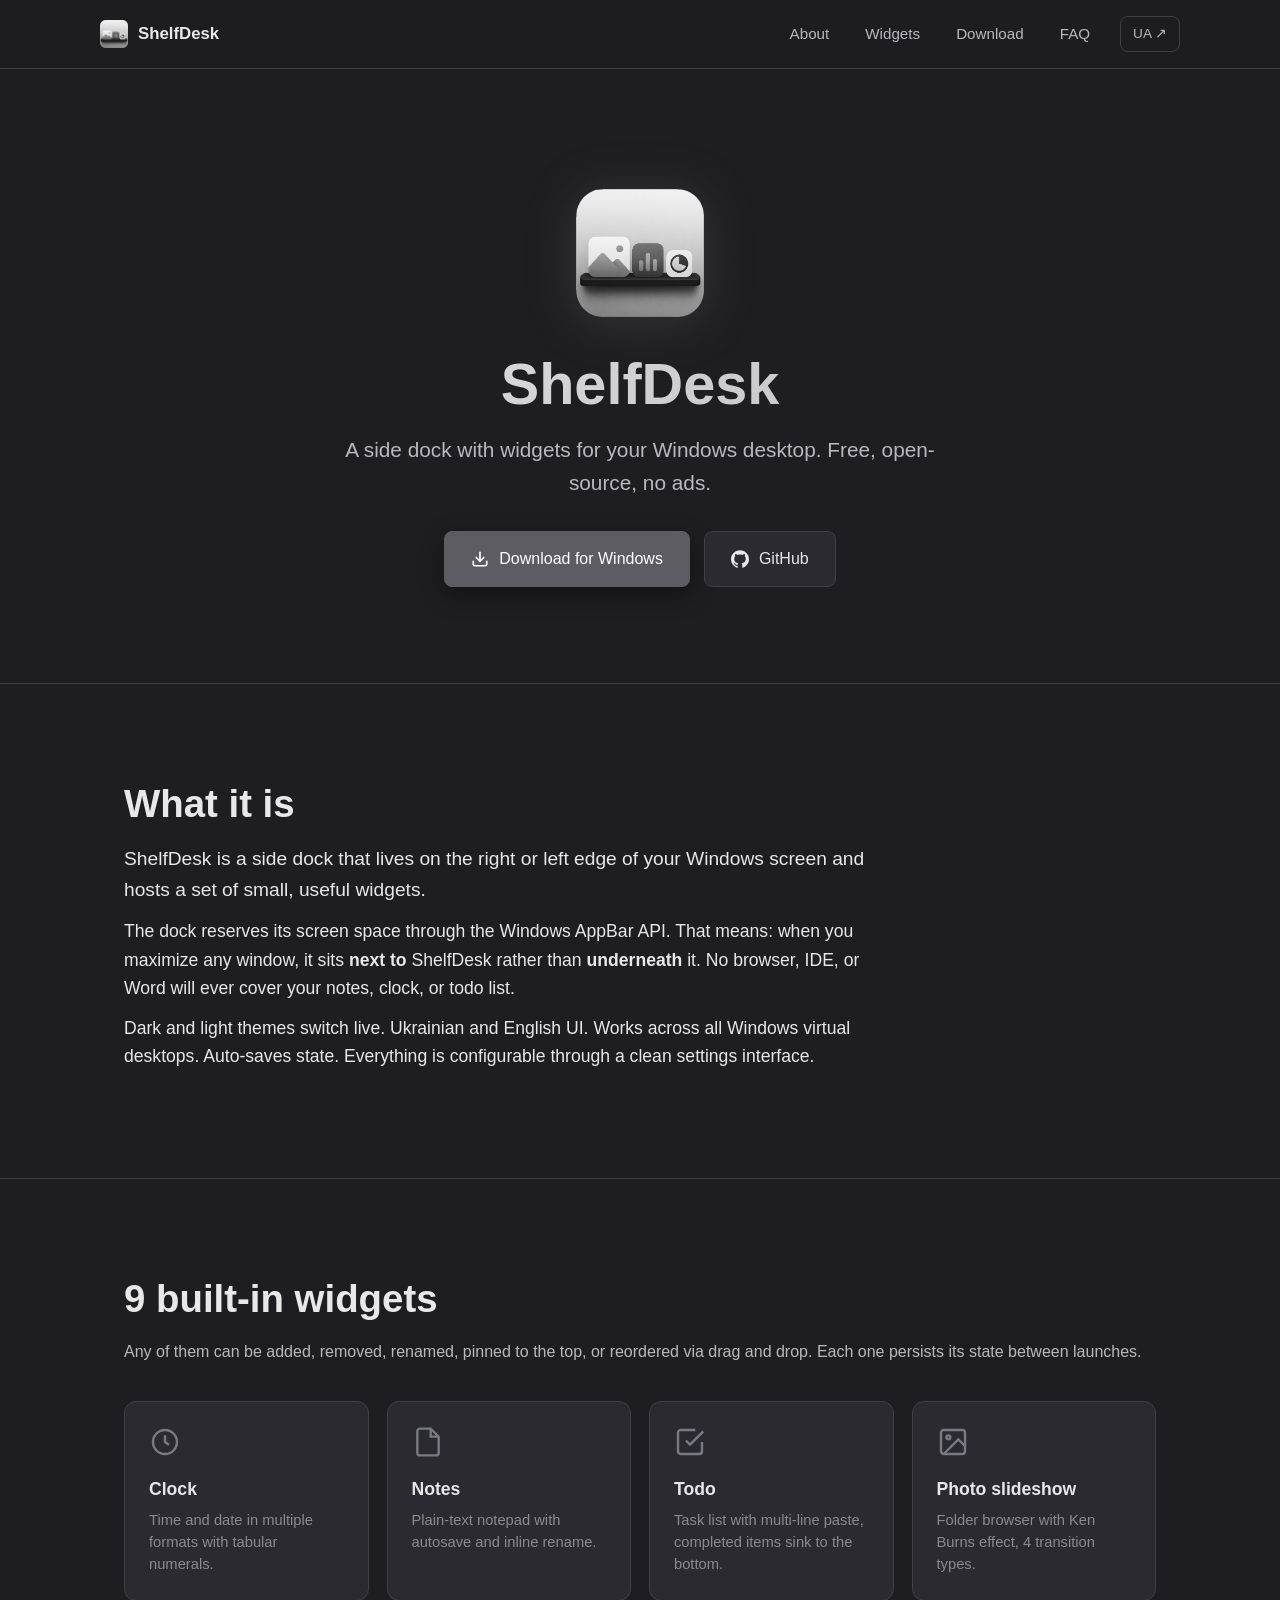
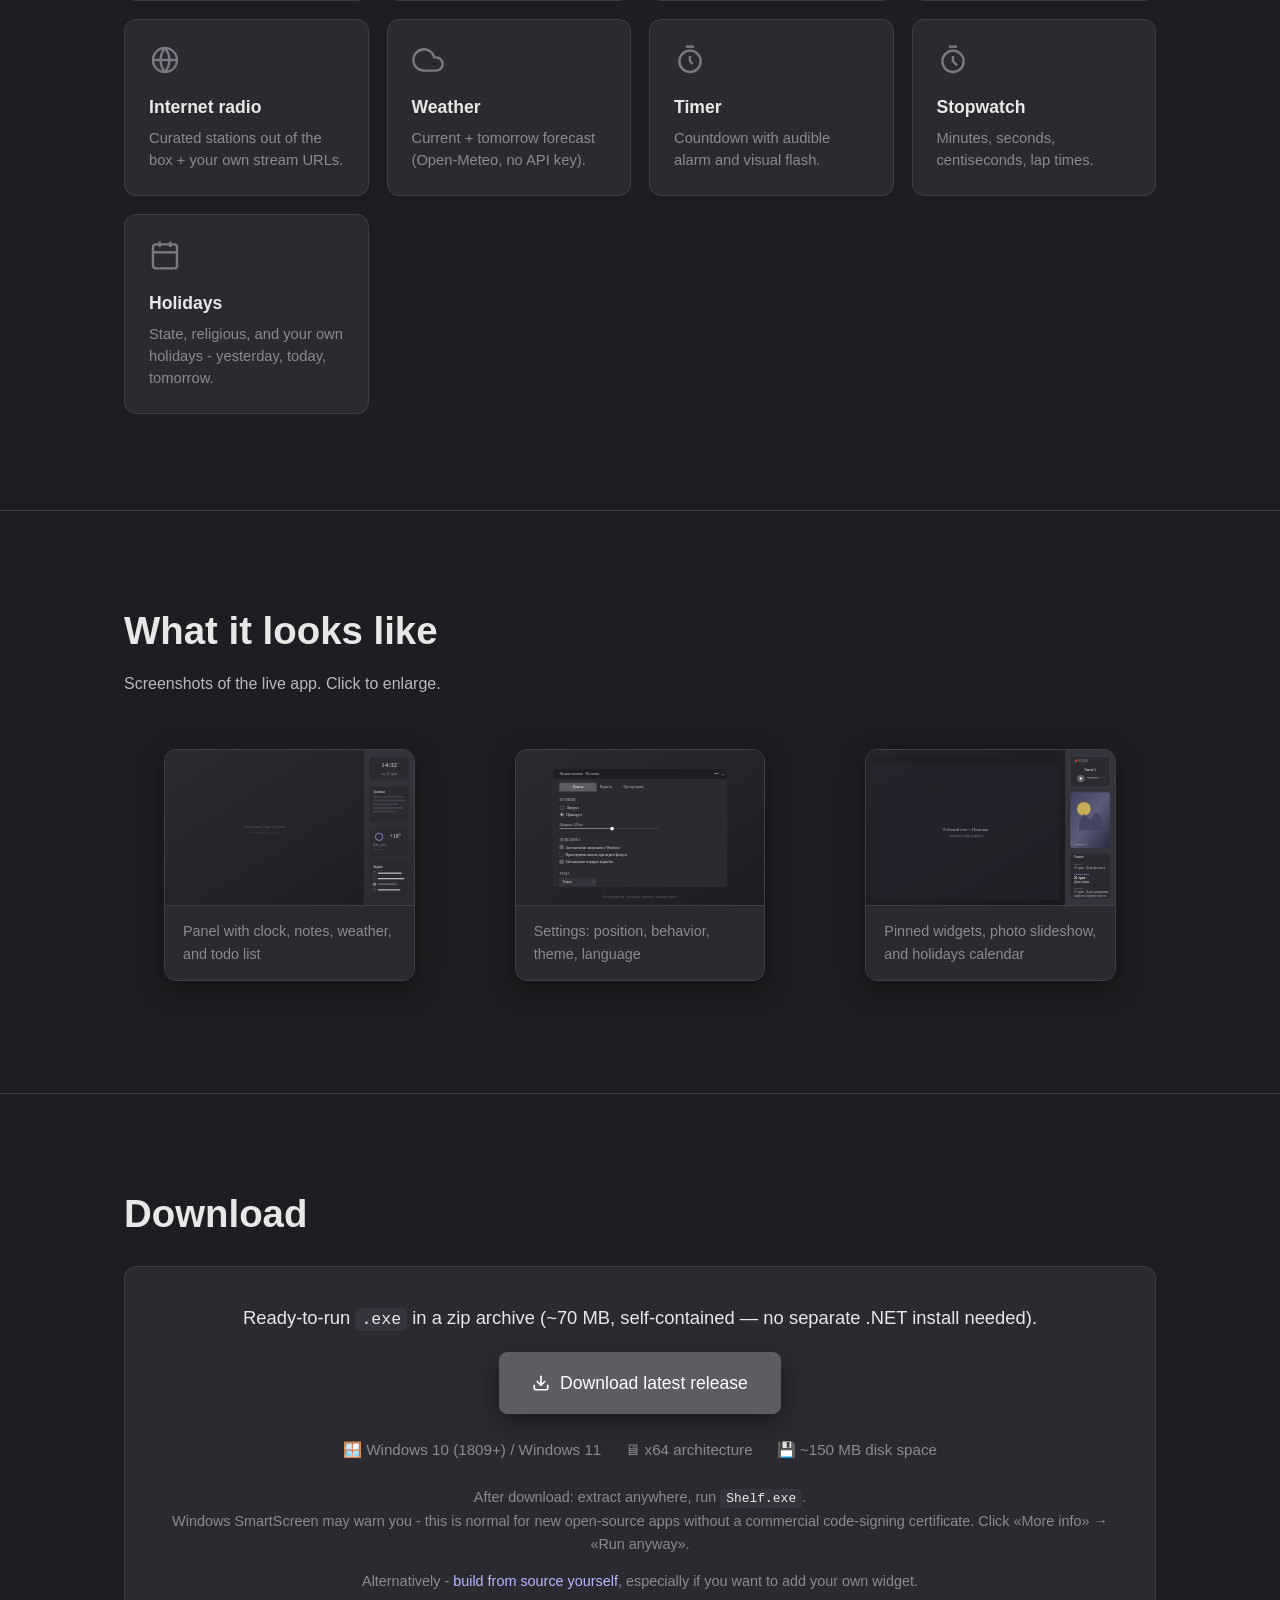
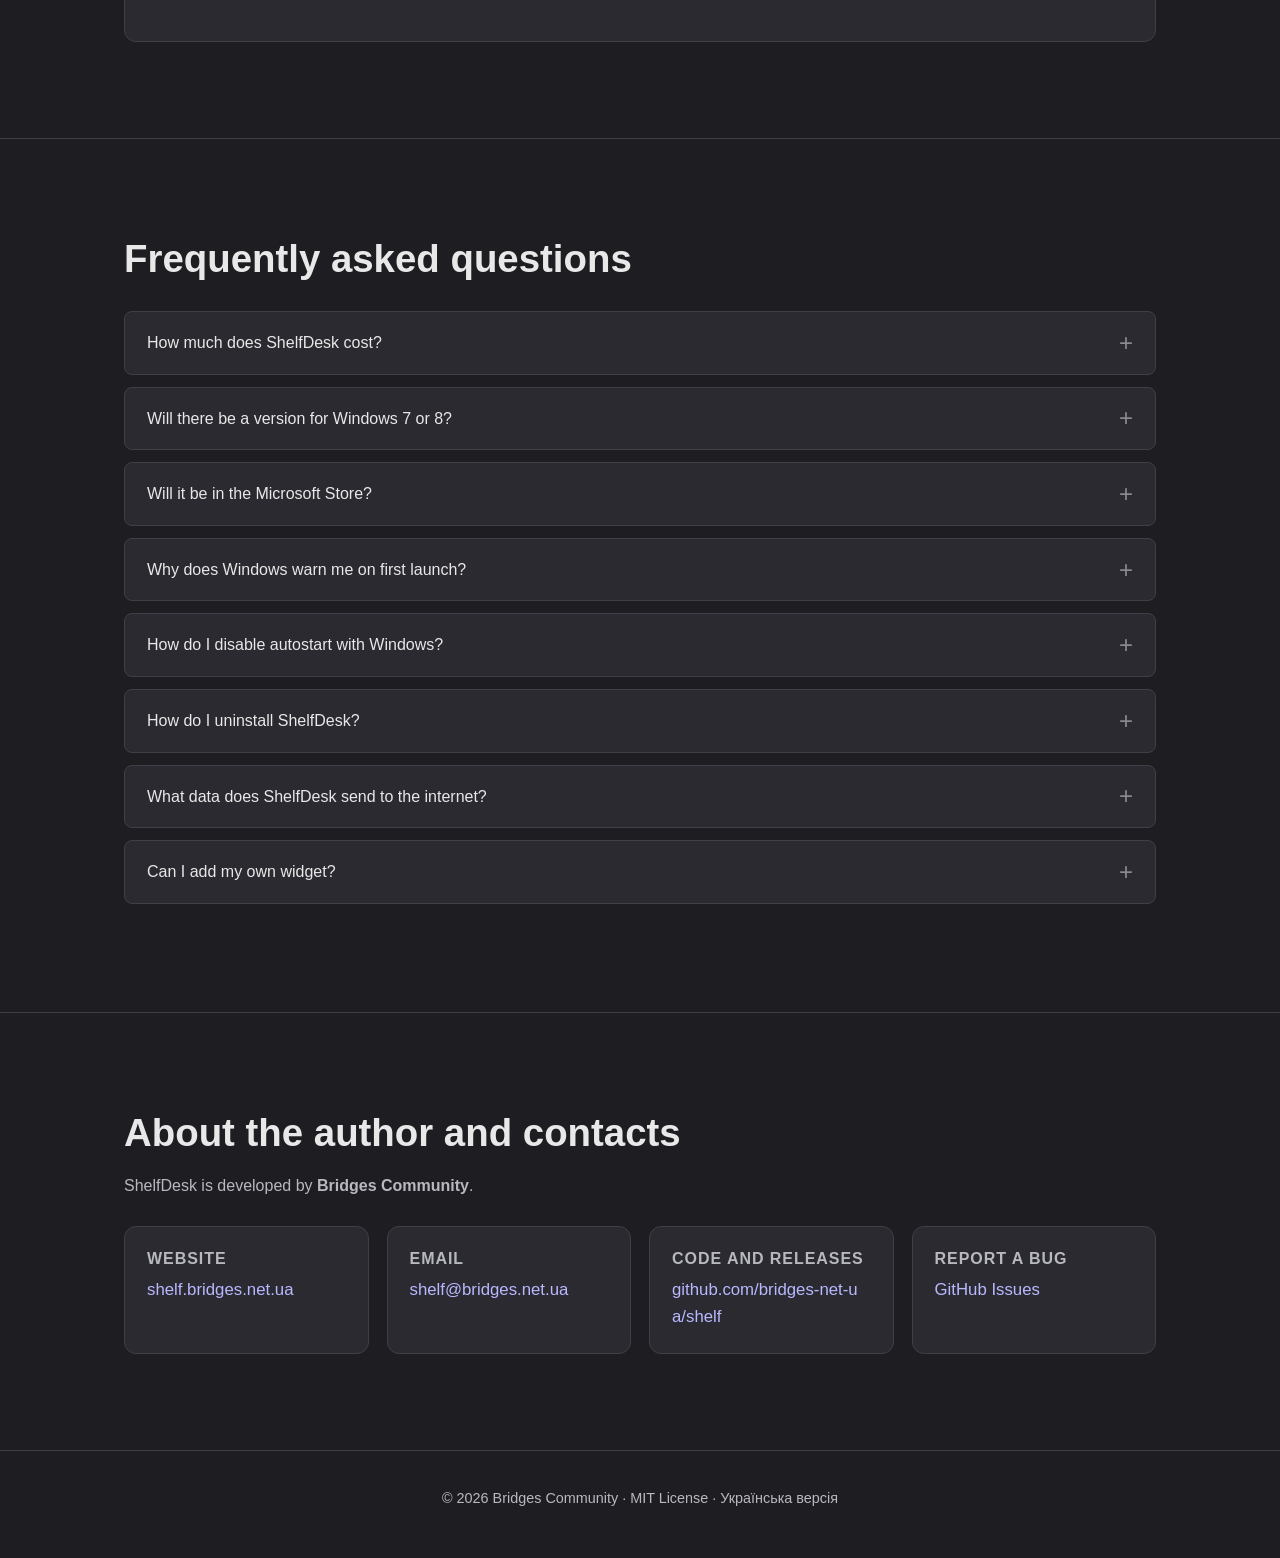
==== docs/en/index.html @ c1cd086f "Initial commit: Shelf v1.0.0 Open-source release of Shelf (Поличка) - a customizable widget dock for" ====
<!DOCTYPE html>
<html lang="en">
<head>
  <meta charset="UTF-8">
  <meta name="viewport" content="width=device-width, initial-scale=1.0">
  <title>ShelfDesk (Shelf) - widget dock for Windows desktop</title>
  <meta name="description" content="ShelfDesk is a free, open-source widget dock for the Windows desktop. 9 built-in widgets: clock, notes, todo, photos, radio, weather, timer, stopwatch, holidays.">
  <meta name="author" content="Bridges Community">
  <meta name="theme-color" content="#1E1E22">

  <!-- Open Graph -->
  <meta property="og:type" content="website">
  <meta property="og:url" content="https://shelf.bridges.net.ua/en/">
  <meta property="og:title" content="ShelfDesk - widget dock for Windows desktop">
  <meta property="og:description" content="Free open-source widget dock with 9 built-in widgets. Lives on the screen edge, never covered by maximized windows.">
  <meta property="og:image" content="https://shelf.bridges.net.ua/assets/og-image.svg">
  <meta property="og:locale" content="en_US">
  <meta property="og:locale:alternate" content="uk_UA">

  <!-- Twitter -->
  <meta name="twitter:card" content="summary_large_image">
  <meta name="twitter:title" content="ShelfDesk - widget dock for Windows">
  <meta name="twitter:description" content="Free open-source widget dock with 9 built-in widgets for the Windows desktop.">
  <meta name="twitter:image" content="https://shelf.bridges.net.ua/assets/og-image.svg">

  <link rel="icon" type="image/x-icon" href="../assets/favicon.ico">
  <link rel="alternate" hreflang="uk" href="https://shelf.bridges.net.ua/">
  <link rel="alternate" hreflang="en" href="https://shelf.bridges.net.ua/en/">
  <link rel="canonical" href="https://shelf.bridges.net.ua/en/">
  <link rel="stylesheet" href="../style.css">
</head>
<body>

<header class="site-header">
  <div class="container nav">
    <a href="#top" class="brand">
      <img src="../assets/logo.png" alt="" aria-hidden="true">
      <span>ShelfDesk</span>
    </a>
    <nav class="nav-links" aria-label="Main menu">
      <a href="#about">About</a>
      <a href="#widgets">Widgets</a>
      <a href="#download">Download</a>
      <a href="#faq">FAQ</a>
      <a href="../" class="lang-switch" lang="uk">UA ↗</a>
    </nav>
  </div>
</header>

<main id="top">

  <!-- HERO -->
  <section class="hero">
    <div class="container">
      <img src="../assets/logo.png" alt="ShelfDesk logo" class="hero-logo">
      <h1>ShelfDesk</h1>
      <p class="tagline">A side dock with widgets for your Windows desktop. Free, open-source, no ads.</p>
      <div class="hero-actions">
        <a href="https://github.com/bridges-net-ua/shelf/releases/latest" class="btn btn-primary">
          <svg class="icon" viewBox="0 0 24 24" fill="none" stroke="currentColor" stroke-width="2.2" stroke-linecap="round" stroke-linejoin="round"><path d="M21 15v4a2 2 0 0 1-2 2H5a2 2 0 0 1-2-2v-4"/><polyline points="7 10 12 15 17 10"/><line x1="12" y1="15" x2="12" y2="3"/></svg>
          Download for Windows
        </a>
        <a href="https://github.com/bridges-net-ua/shelf" class="btn btn-secondary">
          <svg class="icon" viewBox="0 0 24 24" fill="currentColor"><path d="M12 .297c-6.63 0-12 5.373-12 12 0 5.303 3.438 9.8 8.205 11.385.6.113.82-.258.82-.577 0-.285-.01-1.04-.015-2.04-3.338.724-4.042-1.61-4.042-1.61C4.422 18.07 3.633 17.7 3.633 17.7c-1.087-.744.084-.729.084-.729 1.205.084 1.838 1.236 1.838 1.236 1.07 1.835 2.809 1.305 3.495.998.108-.776.417-1.305.76-1.605-2.665-.3-5.466-1.332-5.466-5.93 0-1.31.465-2.38 1.235-3.22-.135-.303-.54-1.523.105-3.176 0 0 1.005-.322 3.3 1.23.96-.267 1.98-.4 3-.405 1.02.005 2.04.138 3 .405 2.28-1.552 3.285-1.23 3.285-1.23.645 1.653.24 2.873.12 3.176.765.84 1.23 1.91 1.23 3.22 0 4.61-2.805 5.625-5.475 5.92.42.36.81 1.096.81 2.22 0 1.606-.015 2.896-.015 3.286 0 .315.21.69.825.57C20.565 22.092 24 17.592 24 12.297c0-6.627-5.373-12-12-12"/></svg>
          GitHub
        </a>
      </div>
    </div>
  </section>

  <!-- ABOUT -->
  <section id="about" class="about">
    <div class="container">
      <h2>What it is</h2>
      <p class="lead">ShelfDesk is a side dock that lives on the right or left edge of your Windows screen and hosts a set of small, useful widgets.</p>
      <p>The dock reserves its screen space through the Windows AppBar API. That means: when you maximize any window, it sits <strong>next to</strong> ShelfDesk rather than <strong>underneath</strong> it. No browser, IDE, or Word will ever cover your notes, clock, or todo list.</p>
      <p>Dark and light themes switch live. Ukrainian and English UI. Works across all Windows virtual desktops. Auto-saves state. Everything is configurable through a clean settings interface.</p>
    </div>
  </section>

  <!-- WIDGETS -->
  <section id="widgets">
    <div class="container">
      <h2>9 built-in widgets</h2>
      <p>Any of them can be added, removed, renamed, pinned to the top, or reordered via drag and drop. Each one persists its state between launches.</p>

      <div class="widgets-grid">
        <div class="widget-card">
          <svg class="widget-icon" viewBox="0 0 24 24" fill="none" stroke="currentColor" stroke-width="1.8"><circle cx="12" cy="12" r="9"/><polyline points="12 7 12 12 15 14"/></svg>
          <h3>Clock</h3>
          <p>Time and date in multiple formats with tabular numerals.</p>
        </div>

        <div class="widget-card">
          <svg class="widget-icon" viewBox="0 0 24 24" fill="none" stroke="currentColor" stroke-width="1.8"><path d="M14 2H6a2 2 0 0 0-2 2v16a2 2 0 0 0 2 2h12a2 2 0 0 0 2-2V8z"/><polyline points="14 2 14 8 20 8"/></svg>
          <h3>Notes</h3>
          <p>Plain-text notepad with autosave and inline rename.</p>
        </div>

        <div class="widget-card">
          <svg class="widget-icon" viewBox="0 0 24 24" fill="none" stroke="currentColor" stroke-width="1.8"><polyline points="9 11 12 14 22 4"/><path d="M21 12v7a2 2 0 0 1-2 2H5a2 2 0 0 1-2-2V5a2 2 0 0 1 2-2h11"/></svg>
          <h3>Todo</h3>
          <p>Task list with multi-line paste, completed items sink to the bottom.</p>
        </div>

        <div class="widget-card">
          <svg class="widget-icon" viewBox="0 0 24 24" fill="none" stroke="currentColor" stroke-width="1.8"><rect x="3" y="3" width="18" height="18" rx="2"/><circle cx="8.5" cy="8.5" r="1.5"/><polyline points="21 15 16 10 5 21"/></svg>
          <h3>Photo slideshow</h3>
          <p>Folder browser with Ken Burns effect, 4 transition types.</p>
        </div>

        <div class="widget-card">
          <svg class="widget-icon" viewBox="0 0 24 24" fill="none" stroke="currentColor" stroke-width="1.8"><circle cx="12" cy="12" r="9"/><path d="M3 12h18M12 3a14 14 0 0 1 0 18M12 3a14 14 0 0 0 0 18"/></svg>
          <h3>Internet radio</h3>
          <p>Curated stations out of the box + your own stream URLs.</p>
        </div>

        <div class="widget-card">
          <svg class="widget-icon" viewBox="0 0 24 24" fill="none" stroke="currentColor" stroke-width="1.8"><path d="M18 10h-1.26A8 8 0 1 0 9 20h9a5 5 0 0 0 0-10z"/></svg>
          <h3>Weather</h3>
          <p>Current + tomorrow forecast (Open-Meteo, no API key).</p>
        </div>

        <div class="widget-card">
          <svg class="widget-icon" viewBox="0 0 24 24" fill="none" stroke="currentColor" stroke-width="1.8"><circle cx="12" cy="13" r="8"/><polyline points="12 9 12 13 14 15"/><path d="M9 2h6M12 21v0"/></svg>
          <h3>Timer</h3>
          <p>Countdown with audible alarm and visual flash.</p>
        </div>

        <div class="widget-card">
          <svg class="widget-icon" viewBox="0 0 24 24" fill="none" stroke="currentColor" stroke-width="1.8"><circle cx="12" cy="13" r="8"/><polyline points="12 9 12 13 15 16"/><line x1="9" y1="2" x2="15" y2="2"/></svg>
          <h3>Stopwatch</h3>
          <p>Minutes, seconds, centiseconds, lap times.</p>
        </div>

        <div class="widget-card">
          <svg class="widget-icon" viewBox="0 0 24 24" fill="none" stroke="currentColor" stroke-width="1.8"><rect x="3" y="4" width="18" height="18" rx="2"/><line x1="16" y1="2" x2="16" y2="6"/><line x1="8" y1="2" x2="8" y2="6"/><line x1="3" y1="10" x2="21" y2="10"/></svg>
          <h3>Holidays</h3>
          <p>State, religious, and your own holidays - yesterday, today, tomorrow.</p>
        </div>
      </div>
    </div>
  </section>

  <!-- SCREENSHOTS -->
  <section id="screenshots">
    <div class="container">
      <h2>What it looks like</h2>
      <p>Screenshots of the live app. Click to enlarge.</p>

      <div class="screenshots">
        <figure class="screenshot">
          <img src="../assets/screenshot-1.svg" alt="ShelfDesk panel with several widgets">
          <figcaption>Panel with clock, notes, weather, and todo list</figcaption>
        </figure>
        <figure class="screenshot">
          <img src="../assets/screenshot-2.svg" alt="Settings window">
          <figcaption>Settings: position, behavior, theme, language</figcaption>
        </figure>
        <figure class="screenshot">
          <img src="../assets/screenshot-3.svg" alt="Slideshow and holidays widget">
          <figcaption>Pinned widgets, photo slideshow, and holidays calendar</figcaption>
        </figure>
      </div>
    </div>
  </section>

  <!-- DOWNLOAD -->
  <section id="download">
    <div class="container">
      <h2>Download</h2>

      <div class="download-box">
        <p style="font-size: 1.15rem; color: var(--text); margin-bottom: 18px;">
          Ready-to-run <code>.exe</code> in a zip archive (~70 MB, self-contained — no separate .NET install needed).
        </p>
        <a href="https://github.com/bridges-net-ua/shelf/releases/latest" class="btn btn-primary" style="font-size: 1.1rem; padding: 16px 32px;">
          <svg class="icon" viewBox="0 0 24 24" fill="none" stroke="currentColor" stroke-width="2.2" stroke-linecap="round" stroke-linejoin="round"><path d="M21 15v4a2 2 0 0 1-2 2H5a2 2 0 0 1-2-2v-4"/><polyline points="7 10 12 15 17 10"/><line x1="12" y1="15" x2="12" y2="3"/></svg>
          Download latest release
        </a>
        <div class="platforms">
          <span>🪟 Windows 10 (1809+) / Windows 11</span>
          <span>🖥 x64 architecture</span>
          <span>💾 ~150 MB disk space</span>
        </div>
        <p style="font-size: 0.9rem; color: var(--text-muted); margin-top: 14px;">
          After download: extract anywhere, run <code>Shelf.exe</code>.<br>
          Windows SmartScreen may warn you - this is normal for new open-source apps without a commercial code-signing certificate. Click «More info» → «Run anyway».
        </p>
        <p style="font-size: 0.9rem; color: var(--text-muted); margin-top: 14px;">
          Alternatively - <a href="https://github.com/bridges-net-ua/shelf#build-from-source">build from source yourself</a>, especially if you want to add your own widget.
        </p>
      </div>
    </div>
  </section>

  <!-- FAQ -->
  <section id="faq">
    <div class="container">
      <h2>Frequently asked questions</h2>

      <div class="faq">
        <details>
          <summary>How much does ShelfDesk cost?</summary>
          <p>Nothing. The app is free and open-source under the MIT license. No subscriptions, ads, in-app purchases, or telemetry.</p>
        </details>

        <details>
          <summary>Will there be a version for Windows 7 or 8?</summary>
          <p>No. ShelfDesk is built on .NET 8 and uses modern WPF/Win32 APIs available from Windows 10 version 1809 and later. Support for older systems is not planned.</p>
        </details>

        <details>
          <summary>Will it be in the Microsoft Store?</summary>
          <p>Planned. Right now we're focused on a stable release through GitHub. Publishing to the Store requires additional work (MSIX packaging, dev account, certification) - it will arrive in a future release.</p>
        </details>

        <details>
          <summary>Why does Windows warn me on first launch?</summary>
          <p>That's SmartScreen - Windows protection from unknown apps. It triggers for any application without a commercial Authenticode signature, which costs $200-400/year. For a free open-source project this is too expensive right now; we plan to add signing when we can. Until then - just click «More info» → «Run anyway». The full source code is open and available for audit on GitHub.</p>
        </details>

        <details>
          <summary>How do I disable autostart with Windows?</summary>
          <p>In ShelfDesk: right-click the panel → Settings → «Panel settings» tab → uncheck «Start with Windows».</p>
        </details>

        <details>
          <summary>How do I uninstall ShelfDesk?</summary>
          <p>Close the app (right-click → Exit), delete the folder where you extracted the zip. To also remove saved settings - delete the <code>%APPDATA%\Shelf\</code> folder.</p>
        </details>

        <details>
          <summary>What data does ShelfDesk send to the internet?</summary>
          <p>Only what widgets need: requests to radio station servers (if you play radio), requests to api.open-meteo.com (if the weather widget is active). No telemetry, analytics, or personal data. Settings are stored locally only.</p>
        </details>

        <details>
          <summary>Can I add my own widget?</summary>
          <p>Yes! The architecture is built for this. Each widget is a separate C# project that compiles to a DLL alongside the main app. See <a href="https://github.com/bridges-net-ua/shelf/blob/main/CONTRIBUTING.md">CONTRIBUTING.md</a> for a step-by-step guide.</p>
        </details>
      </div>
    </div>
  </section>

  <!-- CONTACTS -->
  <section id="contacts">
    <div class="container">
      <h2>About the author and contacts</h2>
      <p>ShelfDesk is developed by <strong>Bridges Community</strong>.</p>

      <div class="contacts">
        <div class="contact-card">
          <h3>Website</h3>
          <a href="https://shelf.bridges.net.ua/en/">shelf.bridges.net.ua</a>
        </div>
        <div class="contact-card">
          <h3>Email</h3>
          <a href="mailto:shelf@bridges.net.ua">shelf@bridges.net.ua</a>
        </div>
        <div class="contact-card">
          <h3>Code and releases</h3>
          <a href="https://github.com/bridges-net-ua/shelf">github.com/bridges-net-ua/shelf</a>
        </div>
        <div class="contact-card">
          <h3>Report a bug</h3>
          <a href="https://github.com/bridges-net-ua/shelf/issues">GitHub Issues</a>
        </div>
      </div>
    </div>
  </section>

</main>

<footer class="site-footer">
  <div class="container">
    <p>© 2026 Bridges Community · <a href="https://github.com/bridges-net-ua/shelf/blob/main/LICENSE">MIT License</a> · <a href="../" lang="uk">Українська версія</a></p>
  </div>
</footer>

</body>
</html>
---- docs/style.css ----
/* ====================================================
   Shelf landing page - dark theme matching the app
   ==================================================== */

:root {
  --bg:            #1E1E22;
  --surface:       #2A2A30;
  --surface-2:     #34343C;
  --border:        #3F3F47;
  --text:          #E8E8E8;
  --text-secondary:#B8B8C0;
  --text-muted:    #8A8A92;
  --accent:        #5C5C62;
  --accent-hover:  #7A7A82;
  --accent-glow:   rgba(122, 122, 130, 0.25);
  --link:          #B8B8FF;
  --link-hover:    #DCDCFF;
  --shadow-md:     0 8px 24px rgba(0, 0, 0, 0.4);
  --shadow-lg:     0 20px 48px rgba(0, 0, 0, 0.5);
  --radius:        12px;
  --radius-sm:     8px;
  --font:          'Segoe UI', -apple-system, BlinkMacSystemFont, 'Helvetica Neue', Arial, sans-serif;
}

* { box-sizing: border-box; }

html { scroll-behavior: smooth; }

body {
  margin: 0;
  padding: 0;
  background: var(--bg);
  color: var(--text);
  font-family: var(--font);
  font-size: 16px;
  line-height: 1.6;
  -webkit-font-smoothing: antialiased;
  text-rendering: optimizeLegibility;
}

a {
  color: var(--link);
  text-decoration: none;
  transition: color 0.15s ease;
}
a:hover { color: var(--link-hover); }

h1, h2, h3 { line-height: 1.25; margin: 0 0 16px; font-weight: 600; }
h1 { font-size: clamp(2.4rem, 5vw, 3.6rem); }
h2 { font-size: clamp(1.8rem, 3.5vw, 2.4rem); margin-top: 0; }
h3 { font-size: 1.2rem; }
p { margin: 0 0 12px; color: var(--text-secondary); }

/* ===================== Layout ===================== */

.container {
  max-width: 1080px;
  margin: 0 auto;
  padding: 0 24px;
}

section {
  padding: 96px 0;
  border-top: 1px solid var(--border);
}
section:first-of-type { border-top: none; }

/* ===================== Header / Nav ===================== */

.site-header {
  position: sticky;
  top: 0;
  z-index: 50;
  background: rgba(30, 30, 34, 0.85);
  backdrop-filter: blur(12px);
  -webkit-backdrop-filter: blur(12px);
  border-bottom: 1px solid var(--border);
}

.nav {
  display: flex;
  align-items: center;
  justify-content: space-between;
  padding: 14px 0;
}

.brand {
  display: flex;
  align-items: center;
  gap: 10px;
  font-weight: 600;
  font-size: 1.05rem;
  color: var(--text);
}
.brand img {
  width: 28px;
  height: 28px;
}

.nav-links {
  display: flex;
  gap: 8px;
  align-items: center;
}
.nav-links a {
  padding: 8px 14px;
  border-radius: var(--radius-sm);
  color: var(--text-secondary);
  font-size: 0.95rem;
  transition: background 0.15s ease, color 0.15s ease;
}
.nav-links a:hover {
  background: var(--surface-2);
  color: var(--text);
}
.nav-links .lang-switch {
  margin-left: 8px;
  padding: 6px 12px;
  border: 1px solid var(--border);
  border-radius: var(--radius-sm);
  font-size: 0.85rem;
  font-weight: 500;
}

@media (max-width: 720px) {
  .nav-links a:not(.lang-switch) { display: none; }
}

/* ===================== Hero ===================== */

.hero {
  padding: 120px 0 96px;
  text-align: center;
  border-top: none;
}
.hero-logo {
  width: 128px;
  height: 128px;
  margin-bottom: 24px;
  filter: drop-shadow(0 4px 24px var(--accent-glow));
}
.hero h1 {
  margin-bottom: 12px;
  background: linear-gradient(135deg, var(--text) 0%, var(--text-secondary) 100%);
  -webkit-background-clip: text;
  -webkit-text-fill-color: transparent;
  background-clip: text;
}
.hero .tagline {
  font-size: clamp(1.05rem, 2.2vw, 1.3rem);
  color: var(--text-secondary);
  max-width: 640px;
  margin: 0 auto 32px;
}
.hero-actions {
  display: flex;
  flex-wrap: wrap;
  gap: 14px;
  justify-content: center;
}

/* ===================== Buttons ===================== */

.btn {
  display: inline-flex;
  align-items: center;
  gap: 10px;
  padding: 14px 26px;
  border-radius: var(--radius-sm);
  font-size: 1rem;
  font-weight: 500;
  text-decoration: none;
  transition: transform 0.1s ease, background 0.15s ease, border-color 0.15s ease;
  cursor: pointer;
  border: 1px solid transparent;
}
.btn:active { transform: translateY(1px); }

.btn-primary {
  background: var(--accent);
  color: #fff;
  border-color: var(--accent);
  box-shadow: var(--shadow-md);
}
.btn-primary:hover {
  background: var(--accent-hover);
  border-color: var(--accent-hover);
  color: #fff;
}

.btn-secondary {
  background: var(--surface);
  color: var(--text);
  border-color: var(--border);
}
.btn-secondary:hover {
  background: var(--surface-2);
  border-color: var(--accent-hover);
  color: var(--text);
}

.btn .icon { width: 18px; height: 18px; }

/* ===================== About ===================== */

.about p {
  font-size: 1.1rem;
  max-width: 760px;
  color: var(--text);
}
.about .lead {
  color: var(--text);
  font-size: 1.2rem;
}

/* ===================== Widgets grid ===================== */

.widgets-grid {
  display: grid;
  grid-template-columns: repeat(auto-fit, minmax(220px, 1fr));
  gap: 18px;
  margin-top: 36px;
}
.widget-card {
  background: var(--surface);
  border: 1px solid var(--border);
  border-radius: var(--radius);
  padding: 24px;
  transition: transform 0.15s ease, border-color 0.15s ease, background 0.15s ease;
}
.widget-card:hover {
  transform: translateY(-2px);
  border-color: var(--accent-hover);
  background: var(--surface-2);
}
.widget-card .widget-icon {
  width: 32px;
  height: 32px;
  margin-bottom: 14px;
  color: var(--accent-hover);
}
.widget-card h3 {
  margin: 0 0 8px;
  font-size: 1.1rem;
  color: var(--text);
}
.widget-card p {
  margin: 0;
  font-size: 0.92rem;
  color: var(--text-muted);
  line-height: 1.5;
}

/* ===================== Screenshots ===================== */

.screenshots {
  display: grid;
  grid-template-columns: repeat(auto-fit, minmax(280px, 1fr));
  gap: 20px;
  margin-top: 36px;
}
.screenshot {
  background: var(--surface);
  border: 1px solid var(--border);
  border-radius: var(--radius);
  overflow: hidden;
  box-shadow: var(--shadow-md);
  transition: transform 0.15s ease, box-shadow 0.15s ease;
}
.screenshot:hover {
  transform: translateY(-2px);
  box-shadow: var(--shadow-lg);
}
.screenshot img {
  width: 100%;
  height: auto;
  display: block;
}
.screenshot figcaption {
  padding: 14px 18px;
  color: var(--text-muted);
  font-size: 0.9rem;
  border-top: 1px solid var(--border);
  background: var(--surface);
}

/* ===================== Download ===================== */

.download-box {
  background: var(--surface);
  border: 1px solid var(--border);
  border-radius: var(--radius);
  padding: 36px;
  margin-top: 28px;
  text-align: center;
}
.download-box .platforms {
  display: flex;
  flex-wrap: wrap;
  justify-content: center;
  gap: 24px;
  margin: 24px 0;
  color: var(--text-muted);
  font-size: 0.95rem;
}
.download-box .platforms span { display: inline-flex; align-items: center; gap: 6px; }

/* ===================== FAQ ===================== */

.faq {
  margin-top: 28px;
}
.faq details {
  background: var(--surface);
  border: 1px solid var(--border);
  border-radius: var(--radius-sm);
  margin-bottom: 12px;
  padding: 18px 22px;
  transition: border-color 0.15s ease;
}
.faq details[open] {
  border-color: var(--accent-hover);
}
.faq summary {
  cursor: pointer;
  font-weight: 500;
  color: var(--text);
  list-style: none;
  display: flex;
  justify-content: space-between;
  align-items: center;
}
.faq summary::-webkit-details-marker { display: none; }
.faq summary::after {
  content: '+';
  color: var(--text-muted);
  font-size: 1.5rem;
  line-height: 1;
  transition: transform 0.2s ease;
}
.faq details[open] summary::after {
  content: '−';
}
.faq details p {
  margin: 14px 0 0;
  color: var(--text-secondary);
}

/* ===================== About / Contacts ===================== */

.contacts {
  display: grid;
  grid-template-columns: repeat(auto-fit, minmax(240px, 1fr));
  gap: 18px;
  margin-top: 28px;
}
.contact-card {
  background: var(--surface);
  border: 1px solid var(--border);
  border-radius: var(--radius);
  padding: 22px;
}
.contact-card h3 {
  font-size: 1rem;
  margin: 0 0 8px;
  color: var(--text-secondary);
  text-transform: uppercase;
  letter-spacing: 0.06em;
}
.contact-card a {
  font-size: 1.05rem;
  word-break: break-all;
}

/* ===================== Footer ===================== */

.site-footer {
  border-top: 1px solid var(--border);
  padding: 36px 0;
  text-align: center;
  color: var(--text-muted);
  font-size: 0.9rem;
}
.site-footer a {
  color: var(--text-secondary);
}
.site-footer a:hover {
  color: var(--text);
}

/* ===================== Misc ===================== */

code {
  background: var(--surface-2);
  padding: 2px 6px;
  border-radius: 4px;
  font-family: 'Cascadia Code', 'Consolas', 'Courier New', monospace;
  font-size: 0.9em;
  color: var(--text);
}

::selection {
  background: var(--accent);
  color: #fff;
}

/* Subtle scrollbar (Webkit) */
::-webkit-scrollbar { width: 10px; height: 10px; }
::-webkit-scrollbar-track { background: var(--bg); }
::-webkit-scrollbar-thumb {
  background: var(--surface-2);
  border-radius: 5px;
}
::-webkit-scrollbar-thumb:hover {
  background: var(--accent-hover);
}
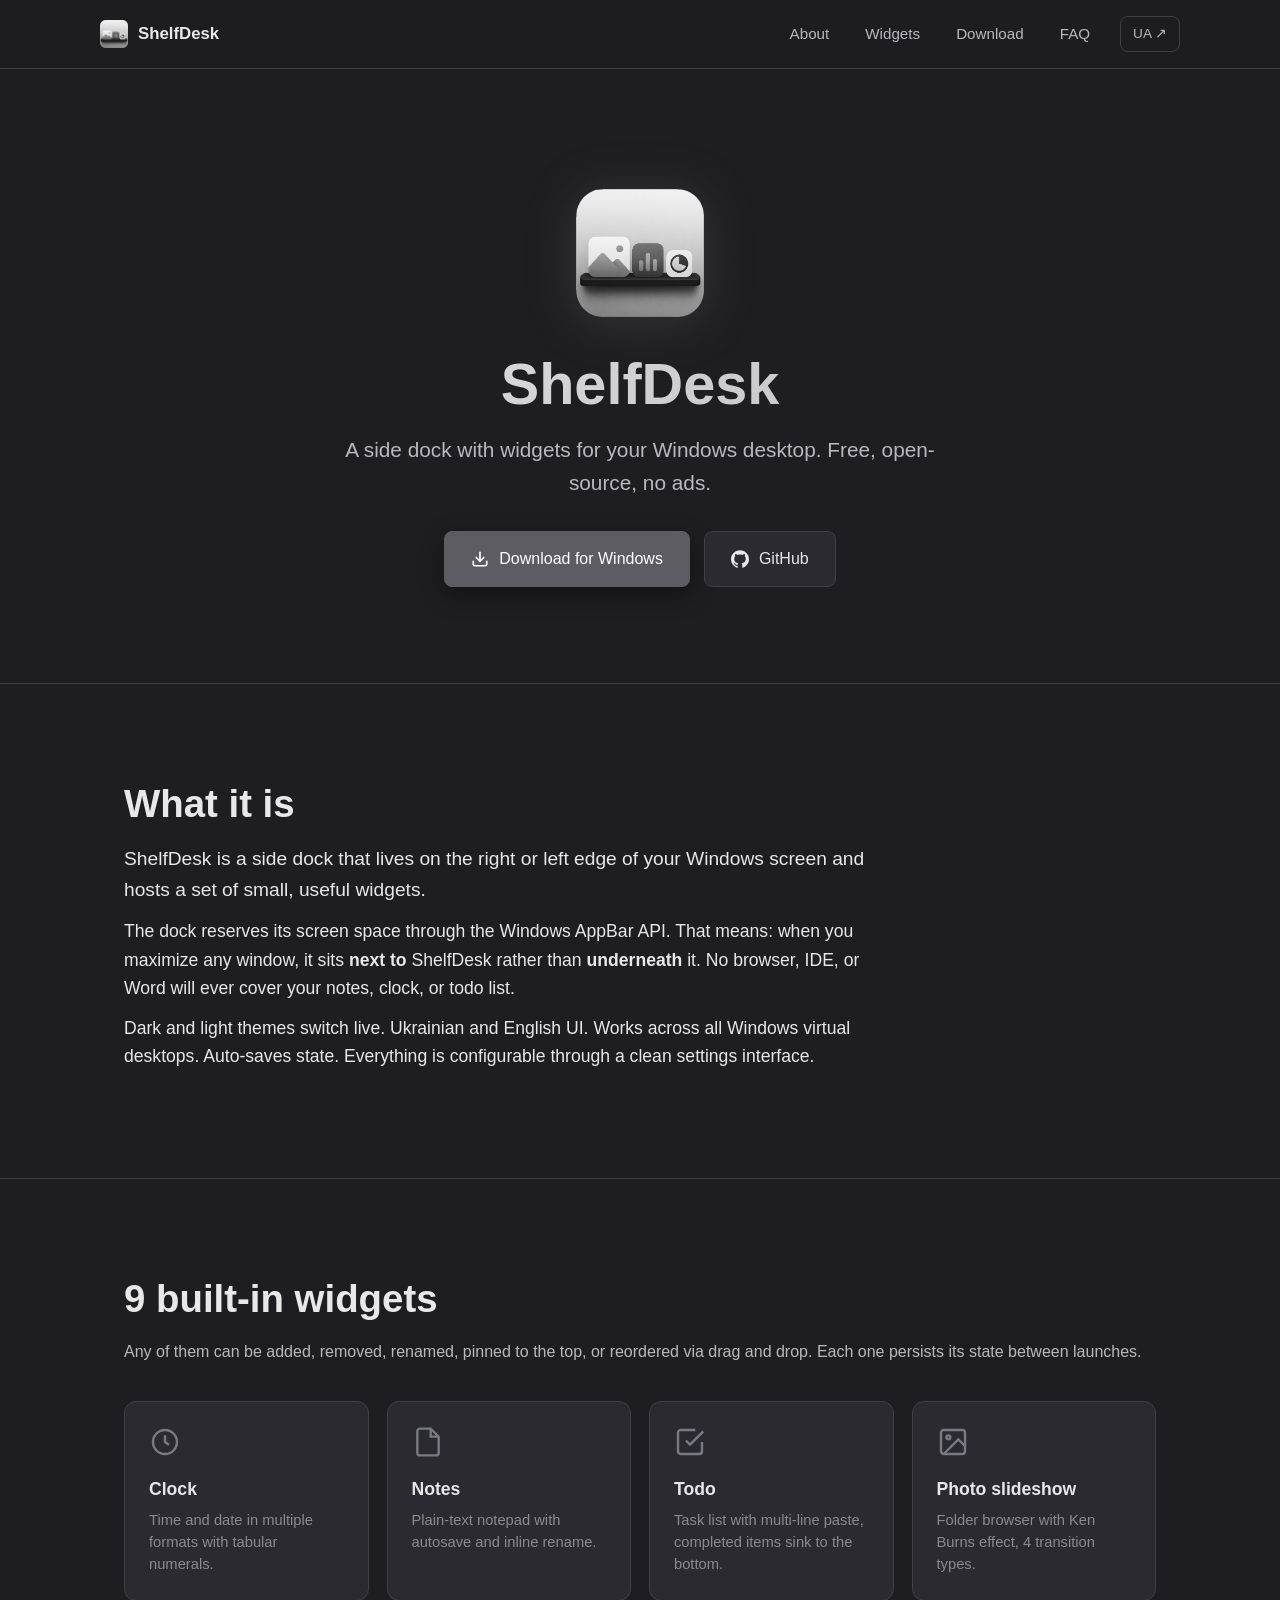
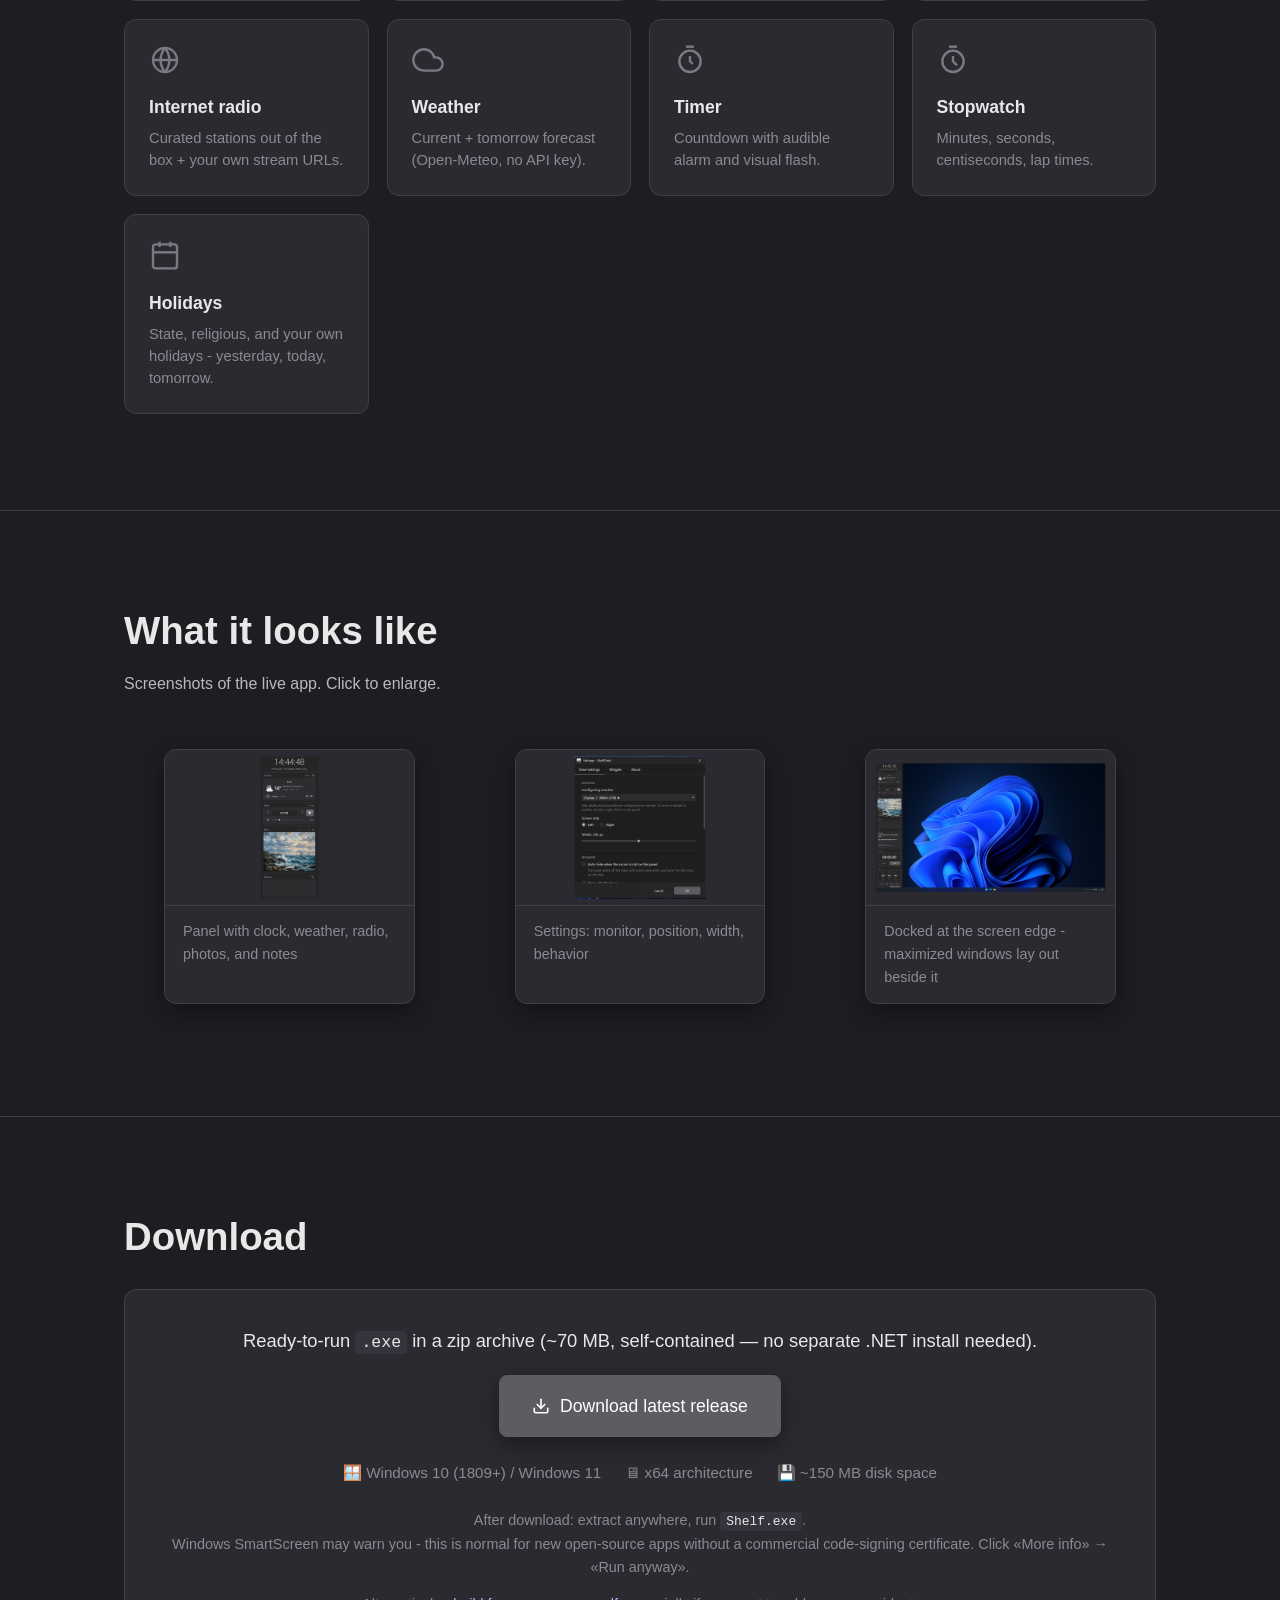
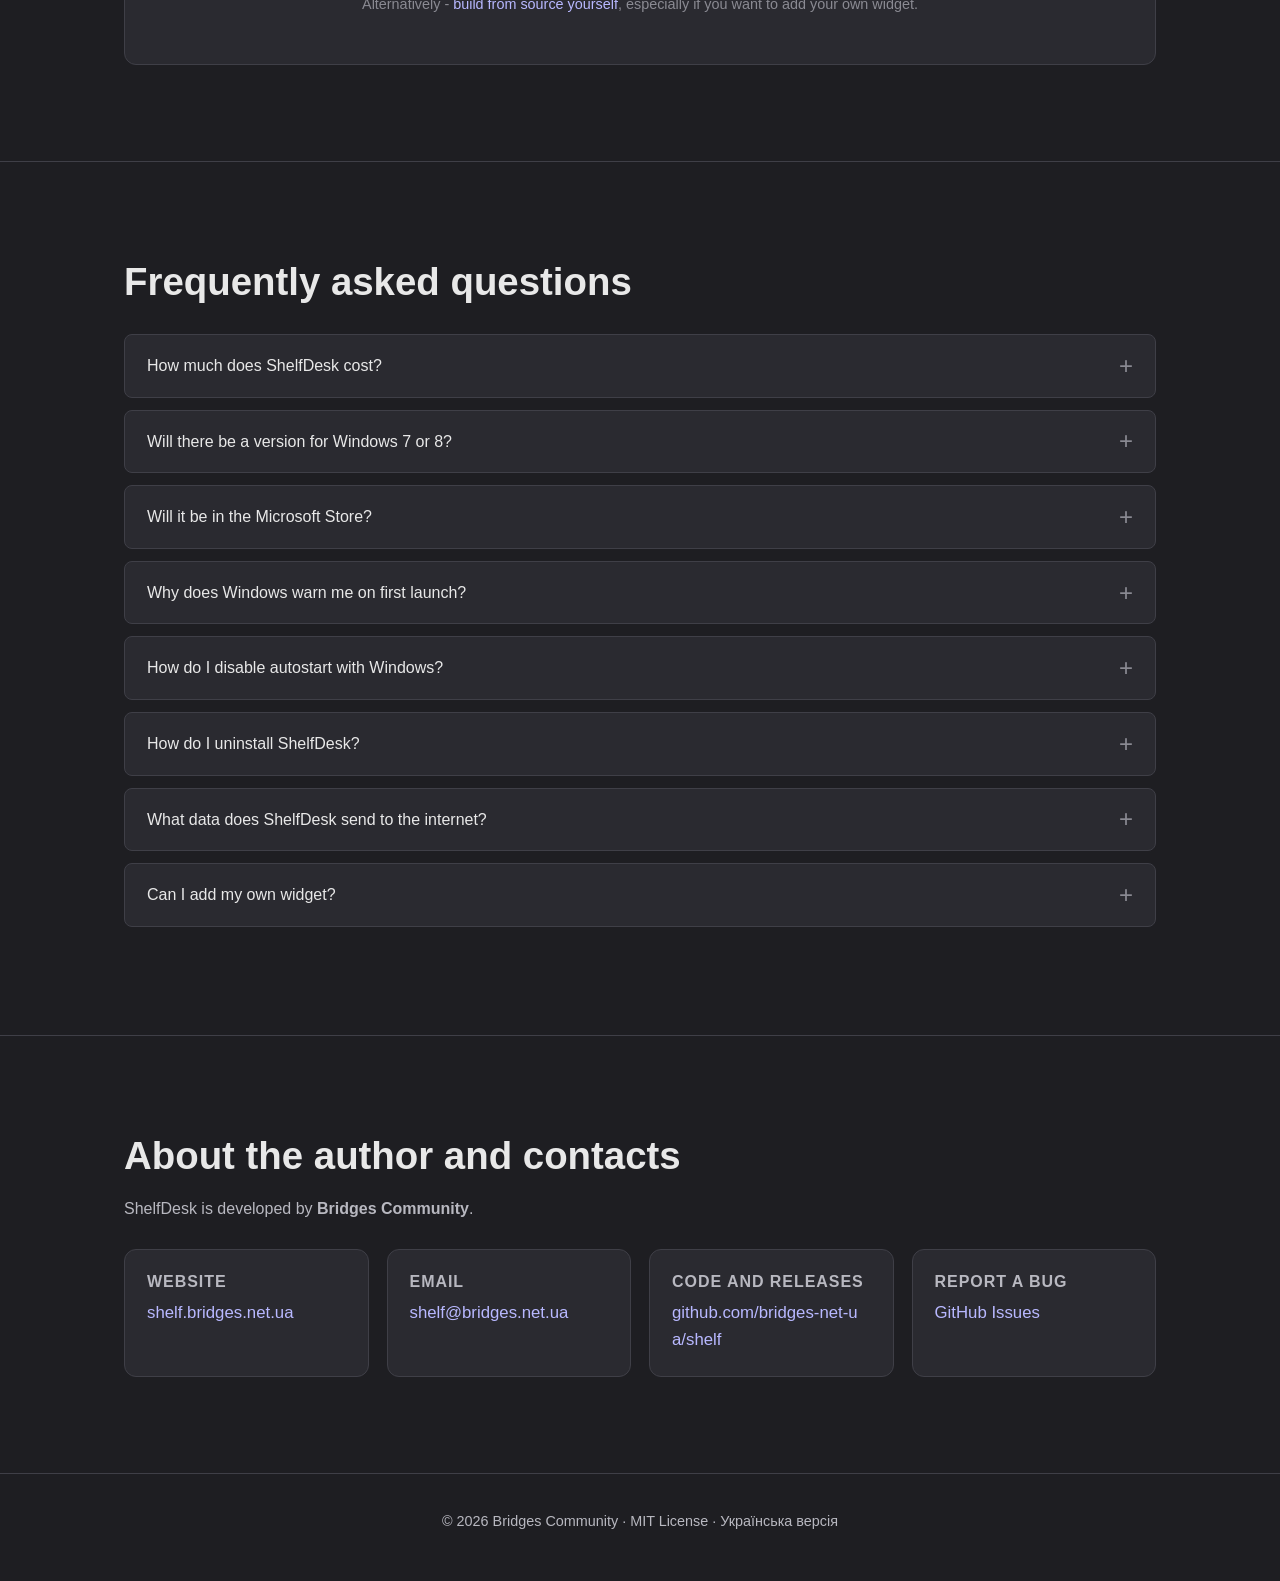
==== commit b531fad9: "docs: replace SVG placeholders with real screenshots + og-image - docs/assets: 3 real app screenshot" ====
--- a/docs/en/index.html
+++ b/docs/en/index.html
@@ -13,7 +13,7 @@
   <meta property="og:url" content="https://shelf.bridges.net.ua/en/">
   <meta property="og:title" content="ShelfDesk - widget dock for Windows desktop">
   <meta property="og:description" content="Free open-source widget dock with 9 built-in widgets. Lives on the screen edge, never covered by maximized windows.">
-  <meta property="og:image" content="https://shelf.bridges.net.ua/assets/og-image.svg">
+  <meta property="og:image" content="https://shelf.bridges.net.ua/assets/og-image.png">
   <meta property="og:locale" content="en_US">
   <meta property="og:locale:alternate" content="uk_UA">
 
@@ -21,7 +21,7 @@
   <meta name="twitter:card" content="summary_large_image">
   <meta name="twitter:title" content="ShelfDesk - widget dock for Windows">
   <meta name="twitter:description" content="Free open-source widget dock with 9 built-in widgets for the Windows desktop.">
-  <meta name="twitter:image" content="https://shelf.bridges.net.ua/assets/og-image.svg">
+  <meta name="twitter:image" content="https://shelf.bridges.net.ua/assets/og-image.png">
 
   <link rel="icon" type="image/x-icon" href="../assets/favicon.ico">
   <link rel="alternate" hreflang="uk" href="https://shelf.bridges.net.ua/">
@@ -150,16 +150,16 @@
 
       <div class="screenshots">
         <figure class="screenshot">
-          <img src="../assets/screenshot-1.svg" alt="ShelfDesk panel with several widgets">
-          <figcaption>Panel with clock, notes, weather, and todo list</figcaption>
+          <img src="../assets/screenshot-1.png" alt="ShelfDesk panel with several widgets">
+          <figcaption>Panel with clock, weather, radio, photos, and notes</figcaption>
         </figure>
         <figure class="screenshot">
-          <img src="../assets/screenshot-2.svg" alt="Settings window">
-          <figcaption>Settings: position, behavior, theme, language</figcaption>
+          <img src="../assets/screenshot-2.png" alt="Settings window">
+          <figcaption>Settings: monitor, position, width, behavior</figcaption>
         </figure>
         <figure class="screenshot">
-          <img src="../assets/screenshot-3.svg" alt="Slideshow and holidays widget">
-          <figcaption>Pinned widgets, photo slideshow, and holidays calendar</figcaption>
+          <img src="../assets/screenshot-3.png" alt="ShelfDesk docked on the desktop">
+          <figcaption>Docked at the screen edge - maximized windows lay out beside it</figcaption>
         </figure>
       </div>
     </div>
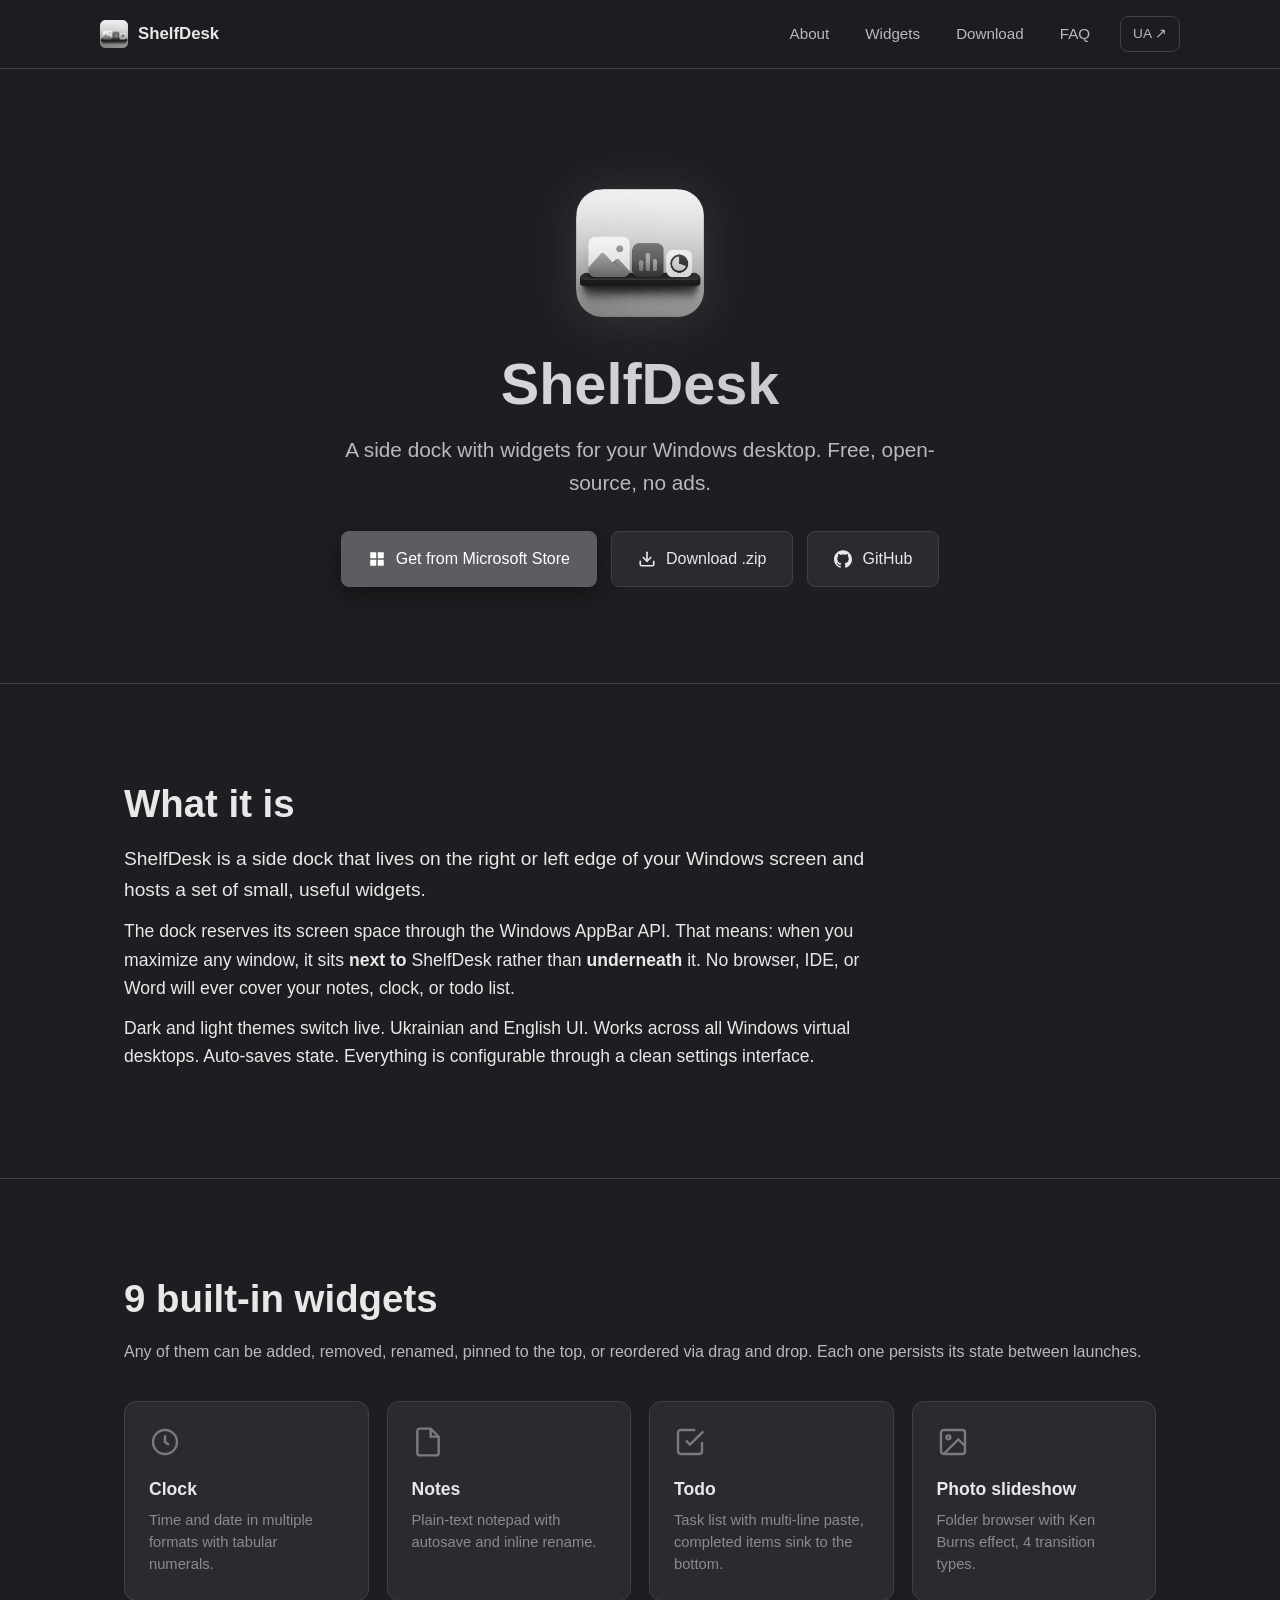
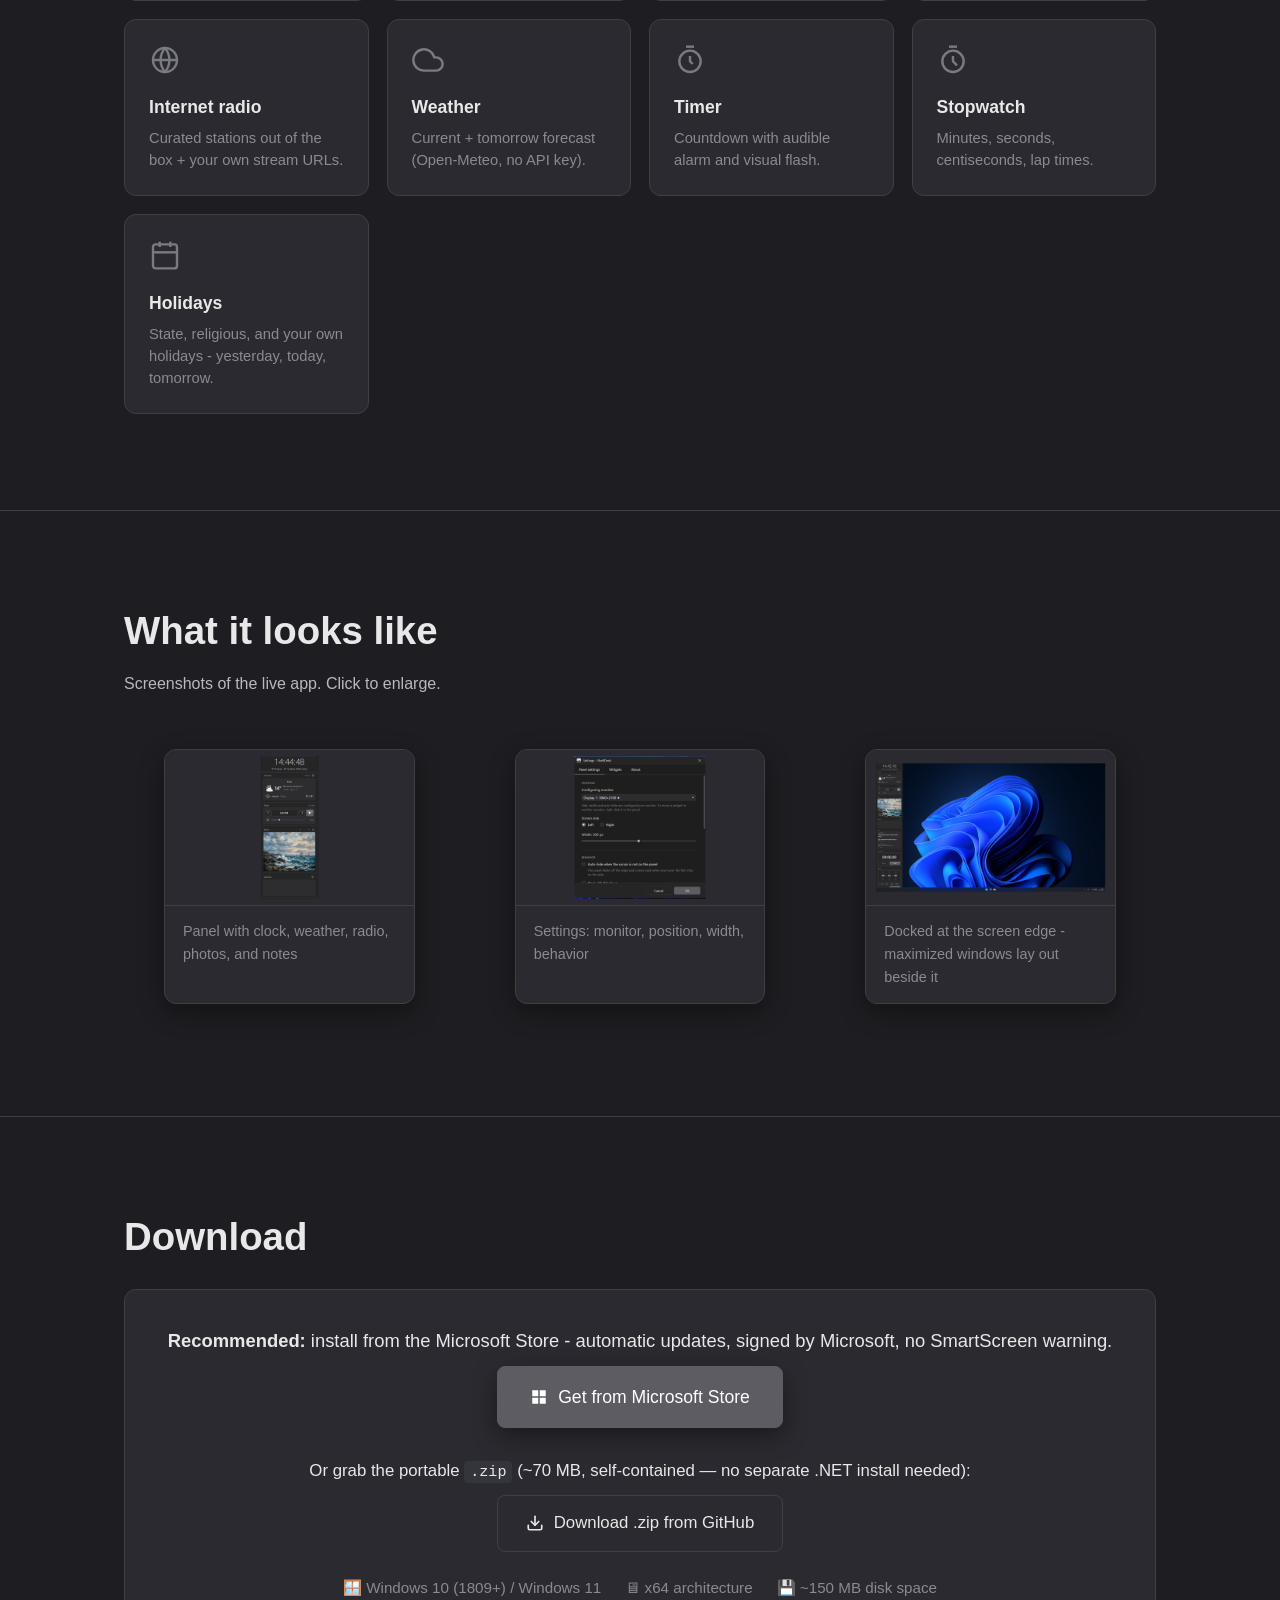
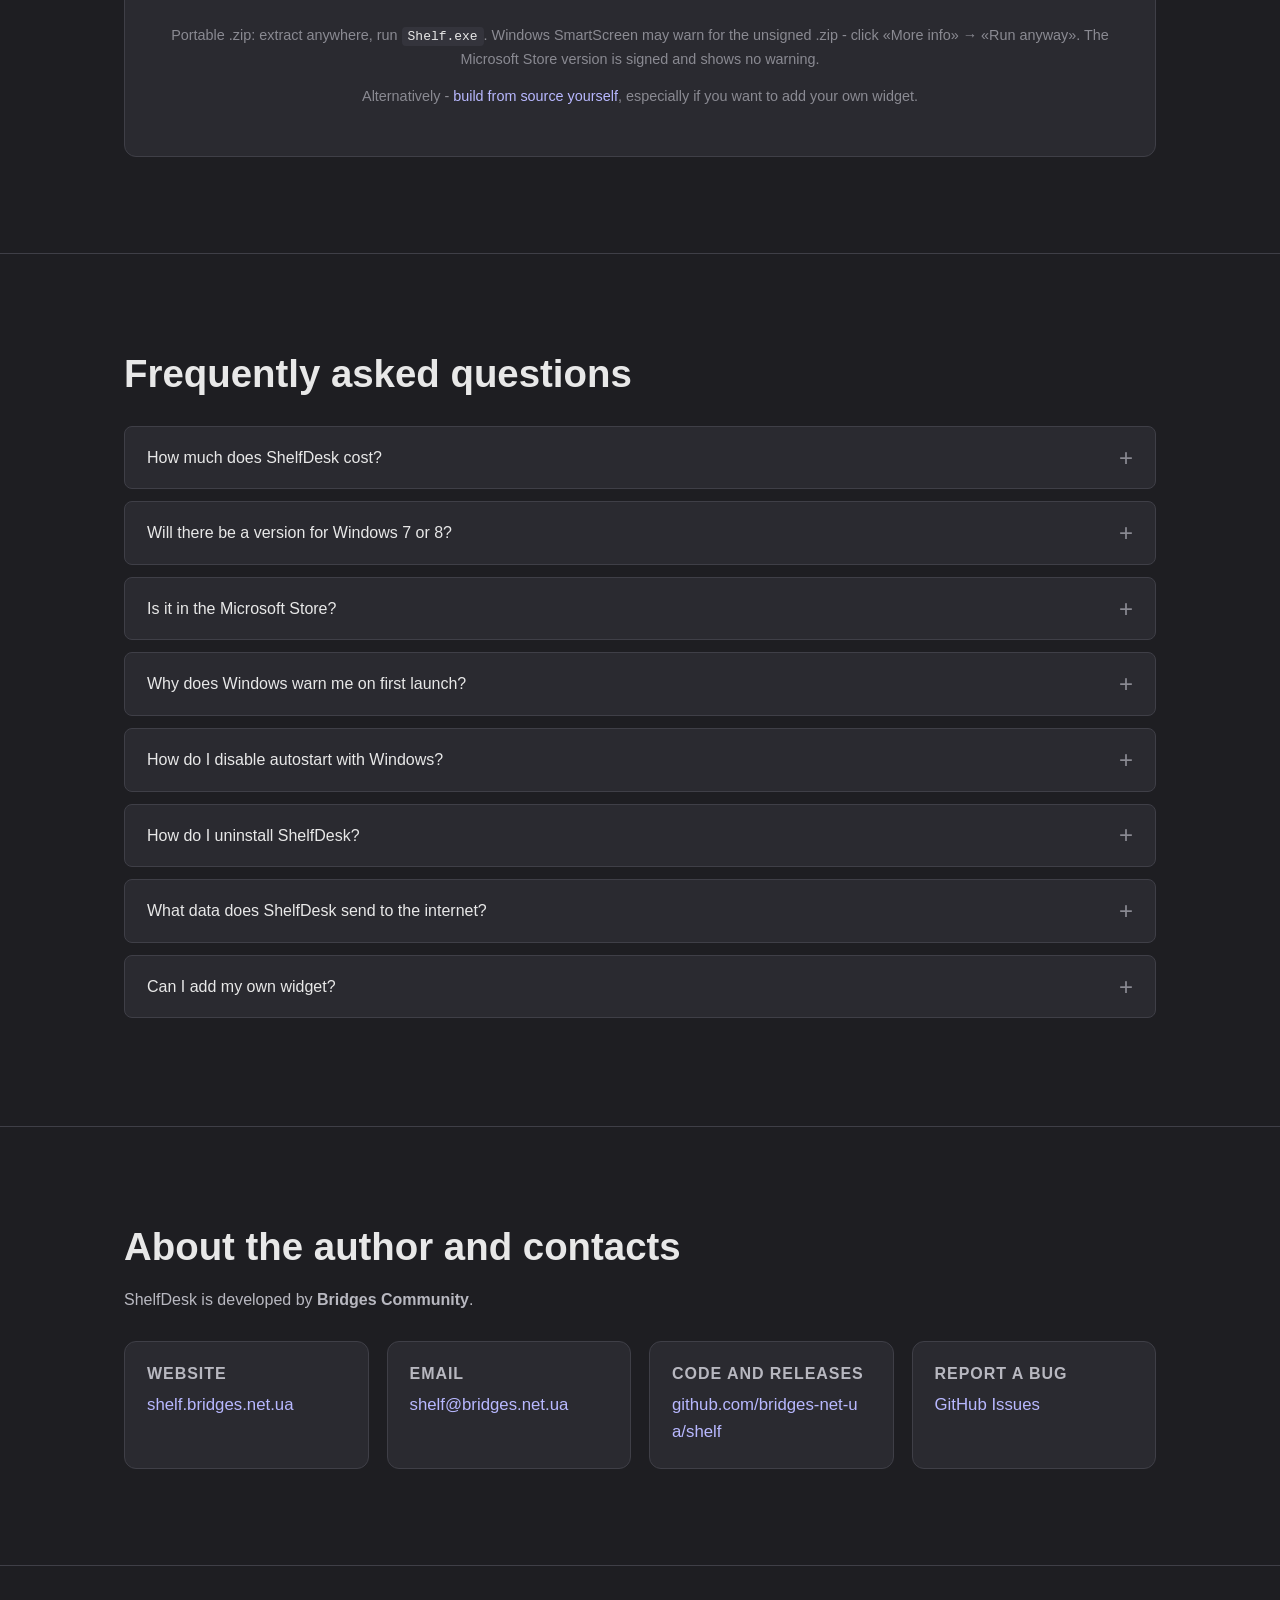
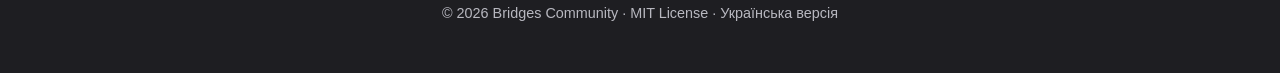
==== commit e29bca7f: "docs: add Microsoft Store download buttons to the site (Etap 7.7) ShelfDesk/Поличка passed Microsoft" ====
--- a/docs/en/index.html
+++ b/docs/en/index.html
@@ -56,9 +56,13 @@
       <h1>ShelfDesk</h1>
       <p class="tagline">A side dock with widgets for your Windows desktop. Free, open-source, no ads.</p>
       <div class="hero-actions">
-        <a href="https://github.com/bridges-net-ua/shelf/releases/latest" class="btn btn-primary">
+        <a href="https://apps.microsoft.com/detail/9NFC2DKPQDLJ" class="btn btn-primary">
+          <svg class="icon" viewBox="0 0 24 24" fill="currentColor"><path d="M3 3h8v8H3zM13 3h8v8h-8zM3 13h8v8H3zM13 13h8v8h-8z"/></svg>
+          Get from Microsoft Store
+        </a>
+        <a href="https://github.com/bridges-net-ua/shelf/releases/latest" class="btn btn-secondary">
           <svg class="icon" viewBox="0 0 24 24" fill="none" stroke="currentColor" stroke-width="2.2" stroke-linecap="round" stroke-linejoin="round"><path d="M21 15v4a2 2 0 0 1-2 2H5a2 2 0 0 1-2-2v-4"/><polyline points="7 10 12 15 17 10"/><line x1="12" y1="15" x2="12" y2="3"/></svg>
-          Download for Windows
+          Download .zip
         </a>
         <a href="https://github.com/bridges-net-ua/shelf" class="btn btn-secondary">
           <svg class="icon" viewBox="0 0 24 24" fill="currentColor"><path d="M12 .297c-6.63 0-12 5.373-12 12 0 5.303 3.438 9.8 8.205 11.385.6.113.82-.258.82-.577 0-.285-.01-1.04-.015-2.04-3.338.724-4.042-1.61-4.042-1.61C4.422 18.07 3.633 17.7 3.633 17.7c-1.087-.744.084-.729.084-.729 1.205.084 1.838 1.236 1.838 1.236 1.07 1.835 2.809 1.305 3.495.998.108-.776.417-1.305.76-1.605-2.665-.3-5.466-1.332-5.466-5.93 0-1.31.465-2.38 1.235-3.22-.135-.303-.54-1.523.105-3.176 0 0 1.005-.322 3.3 1.23.96-.267 1.98-.4 3-.405 1.02.005 2.04.138 3 .405 2.28-1.552 3.285-1.23 3.285-1.23.645 1.653.24 2.873.12 3.176.765.84 1.23 1.91 1.23 3.22 0 4.61-2.805 5.625-5.475 5.92.42.36.81 1.096.81 2.22 0 1.606-.015 2.896-.015 3.286 0 .315.21.69.825.57C20.565 22.092 24 17.592 24 12.297c0-6.627-5.373-12-12-12"/></svg>
@@ -171,12 +175,20 @@
       <h2>Download</h2>
 
       <div class="download-box">
-        <p style="font-size: 1.15rem; color: var(--text); margin-bottom: 18px;">
-          Ready-to-run <code>.exe</code> in a zip archive (~70 MB, self-contained — no separate .NET install needed).
-        </p>
-        <a href="https://github.com/bridges-net-ua/shelf/releases/latest" class="btn btn-primary" style="font-size: 1.1rem; padding: 16px 32px;">
+        <p style="font-size: 1.15rem; color: var(--text); margin-bottom: 10px;">
+          <strong>Recommended:</strong> install from the Microsoft Store - automatic updates, signed by Microsoft, no SmartScreen warning.
+        </p>
+        <a href="https://apps.microsoft.com/detail/9NFC2DKPQDLJ" class="btn btn-primary" style="font-size: 1.1rem; padding: 16px 32px;">
+          <svg class="icon" viewBox="0 0 24 24" fill="currentColor"><path d="M3 3h8v8H3zM13 3h8v8h-8zM3 13h8v8H3zM13 13h8v8h-8z"/></svg>
+          Get from Microsoft Store
+        </a>
+
+        <p style="font-size: 1.05rem; color: var(--text); margin: 30px 0 10px;">
+          Or grab the portable <code>.zip</code> (~70 MB, self-contained — no separate .NET install needed):
+        </p>
+        <a href="https://github.com/bridges-net-ua/shelf/releases/latest" class="btn btn-secondary" style="font-size: 1.05rem; padding: 14px 28px;">
           <svg class="icon" viewBox="0 0 24 24" fill="none" stroke="currentColor" stroke-width="2.2" stroke-linecap="round" stroke-linejoin="round"><path d="M21 15v4a2 2 0 0 1-2 2H5a2 2 0 0 1-2-2v-4"/><polyline points="7 10 12 15 17 10"/><line x1="12" y1="15" x2="12" y2="3"/></svg>
-          Download latest release
+          Download .zip from GitHub
         </a>
         <div class="platforms">
           <span>🪟 Windows 10 (1809+) / Windows 11</span>
@@ -184,8 +196,7 @@
           <span>💾 ~150 MB disk space</span>
         </div>
         <p style="font-size: 0.9rem; color: var(--text-muted); margin-top: 14px;">
-          After download: extract anywhere, run <code>Shelf.exe</code>.<br>
-          Windows SmartScreen may warn you - this is normal for new open-source apps without a commercial code-signing certificate. Click «More info» → «Run anyway».
+          Portable .zip: extract anywhere, run <code>Shelf.exe</code>. Windows SmartScreen may warn for the unsigned .zip - click «More info» → «Run anyway». The Microsoft Store version is signed and shows no warning.
         </p>
         <p style="font-size: 0.9rem; color: var(--text-muted); margin-top: 14px;">
           Alternatively - <a href="https://github.com/bridges-net-ua/shelf#build-from-source">build from source yourself</a>, especially if you want to add your own widget.
@@ -211,13 +222,13 @@
         </details>
 
         <details>
-          <summary>Will it be in the Microsoft Store?</summary>
-          <p>Planned. Right now we're focused on a stable release through GitHub. Publishing to the Store requires additional work (MSIX packaging, dev account, certification) - it will arrive in a future release.</p>
+          <summary>Is it in the Microsoft Store?</summary>
+          <p>Yes - ShelfDesk is available in the Microsoft Store: <a href="https://apps.microsoft.com/detail/9NFC2DKPQDLJ">apps.microsoft.com/detail/9NFC2DKPQDLJ</a>. The Store version is signed by Microsoft, updates automatically, and shows no SmartScreen warning. The portable .zip on GitHub Releases remains available as an alternative.</p>
         </details>
 
         <details>
           <summary>Why does Windows warn me on first launch?</summary>
-          <p>That's SmartScreen - Windows protection from unknown apps. It triggers for any application without a commercial Authenticode signature, which costs $200-400/year. For a free open-source project this is too expensive right now; we plan to add signing when we can. Until then - just click «More info» → «Run anyway». The full source code is open and available for audit on GitHub.</p>
+          <p>Only the portable .zip triggers SmartScreen - Windows protection for apps without a commercial Authenticode signature (which costs $200-400/year). Just click «More info» → «Run anyway», or install from the Microsoft Store instead, where the app is signed by Microsoft and shows no warning. The full source code is open and available for audit on GitHub.</p>
         </details>
 
         <details>
